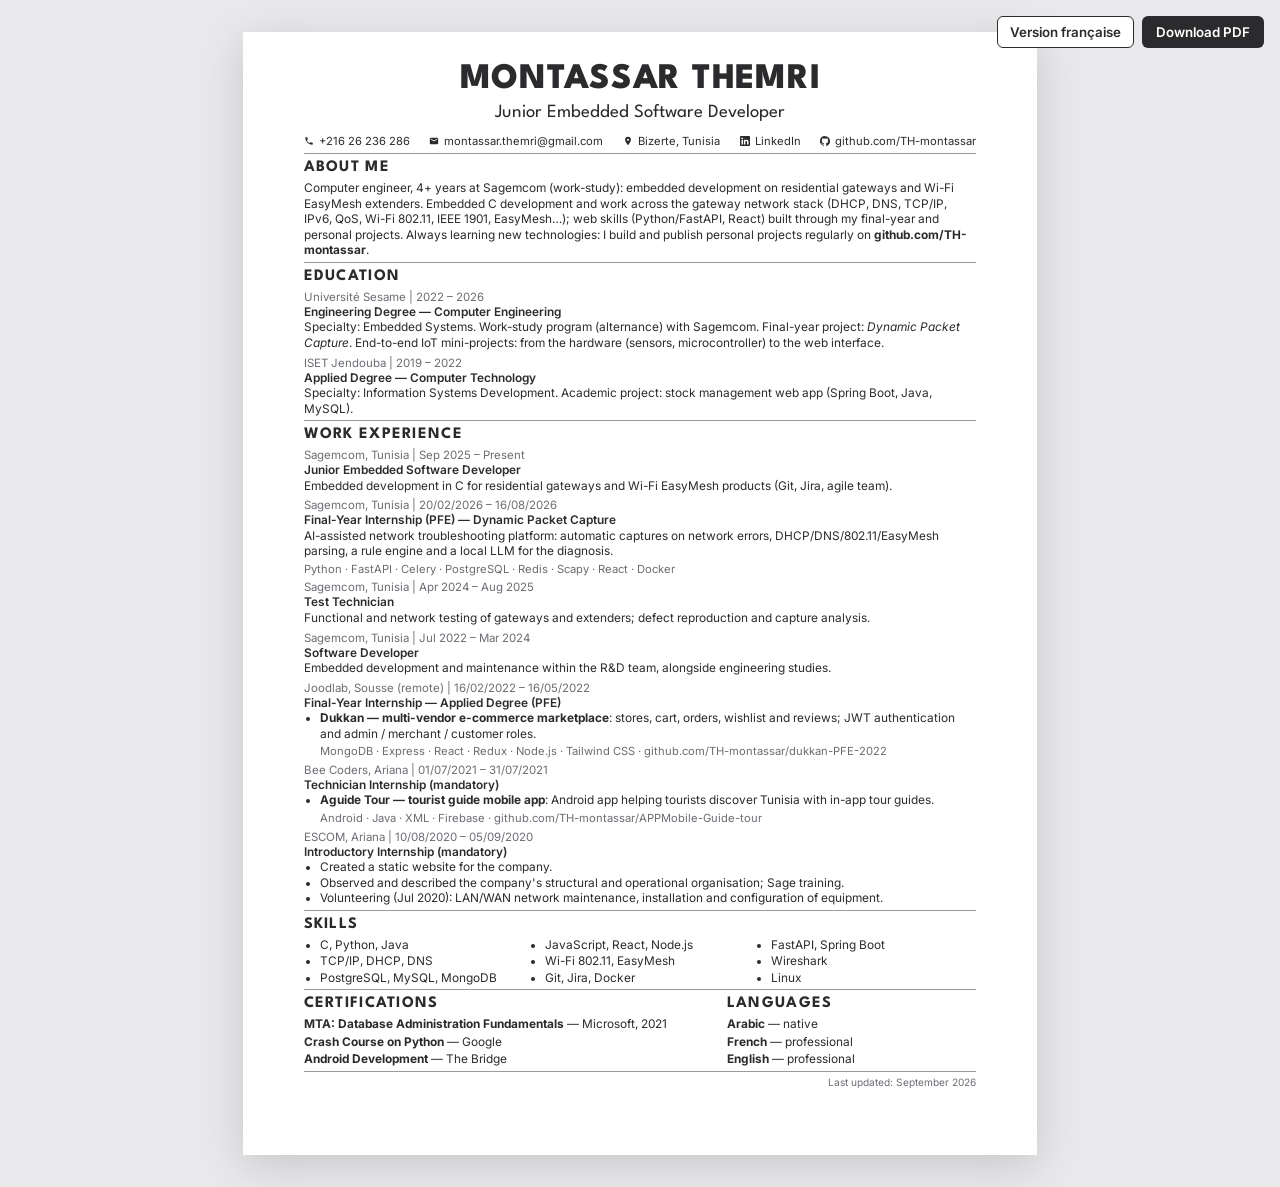
==== en.html @ 39282bdf "update" ====
<!DOCTYPE html>
<html lang="en">

<head>
	<meta charset="UTF-8" />
	<meta name="viewport" content="width=device-width, initial-scale=1.0" />
	<title>Montassar Themri — CV</title>
	<meta name="description" content="Montassar Themri — Junior Embedded Software Developer at Sagemcom, Computer Engineering." />
	<link rel="preconnect" href="https://fonts.googleapis.com" />
	<link rel="preconnect" href="https://fonts.gstatic.com" crossorigin />
	<link href="https://fonts.googleapis.com/css2?family=League+Spartan:wght@400;600;700;800&family=Inter:wght@400;500;600&display=swap" rel="stylesheet" />
	<link rel="stylesheet" href="style.css" />
</head>

<body>
	<nav class="toolbar">
		<a class="lang-link" href="index.html">Version française</a>
		<button class="print-btn" onclick="window.print()">Download PDF</button>
	</nav>

	<main class="page">

		<header class="head">
			<h1>MONTASSAR THEMRI</h1>
			<p class="role">Junior Embedded Software Developer</p>
			<ul class="contact">
				<li>
					<svg viewBox="0 0 24 24"><path d="M6.6 10.8a15.1 15.1 0 0 0 6.6 6.6l2.2-2.2a1 1 0 0 1 1-.25 11.4 11.4 0 0 0 3.6.57 1 1 0 0 1 1 1V20a1 1 0 0 1-1 1A17 17 0 0 1 3 4a1 1 0 0 1 1-1h3.5a1 1 0 0 1 1 1c0 1.25.2 2.45.57 3.57a1 1 0 0 1-.25 1z"/></svg>
					<a href="tel:+21626236286">+216 26 236 286</a>
				</li>
				<li>
					<svg viewBox="0 0 24 24"><path d="M20 4H4a2 2 0 0 0-2 2v12a2 2 0 0 0 2 2h16a2 2 0 0 0 2-2V6a2 2 0 0 0-2-2zm0 4-8 5-8-5V6l8 5 8-5z"/></svg>
					<a href="mailto:montassar.themri@gmail.com">montassar.themri@gmail.com</a>
				</li>
				<li>
					<svg viewBox="0 0 24 24"><path d="M12 2a7 7 0 0 0-7 7c0 5.25 7 13 7 13s7-7.75 7-13a7 7 0 0 0-7-7zm0 9.5A2.5 2.5 0 1 1 12 6.5a2.5 2.5 0 0 1 0 5z"/></svg>
					Bizerte, Tunisia
				</li>
				<li>
					<svg viewBox="0 0 24 24"><path d="M20.45 20.45h-3.56v-5.57c0-1.33-.02-3.04-1.85-3.04-1.85 0-2.14 1.45-2.14 2.94v5.67H9.35V9h3.41v1.56h.05c.48-.9 1.64-1.85 3.37-1.85 3.6 0 4.27 2.37 4.27 5.46v6.28zM5.34 7.43a2.06 2.06 0 1 1 0-4.13 2.06 2.06 0 0 1 0 4.13zM7.12 20.45H3.56V9h3.56v11.45zM22.22 0H1.77C.79 0 0 .77 0 1.73v20.54C0 23.23.79 24 1.77 24h20.45c.98 0 1.78-.77 1.78-1.73V1.73C24 .77 23.2 0 22.22 0z"/></svg>
					<a href="https://www.linkedin.com/in/themri-montassar-160042149/">LinkedIn</a>
				</li>
				<li>
					<svg viewBox="0 0 24 24"><path d="M12 .3a12 12 0 0 0-3.8 23.4c.6.1.8-.26.8-.58v-2.05c-3.34.73-4.04-1.6-4.04-1.6-.55-1.39-1.34-1.76-1.34-1.76-1.09-.74.08-.73.08-.73 1.2.09 1.84 1.24 1.84 1.24 1.07 1.83 2.8 1.3 3.49 1 .1-.78.42-1.3.76-1.6-2.67-.3-5.47-1.33-5.47-5.93 0-1.31.47-2.38 1.24-3.22-.14-.3-.54-1.52.1-3.18 0 0 1-.32 3.3 1.23a11.5 11.5 0 0 1 6 0c2.28-1.55 3.29-1.23 3.29-1.23.64 1.66.24 2.88.12 3.18a4.65 4.65 0 0 1 1.23 3.22c0 4.61-2.8 5.63-5.48 5.92.42.36.81 1.1.81 2.22v3.29c0 .32.19.69.8.58A12 12 0 0 0 12 .3"/></svg>
					<a href="https://github.com/TH-montassar">github.com/TH-montassar</a>
				</li>
			</ul>
		</header>

		<section>
			<h2>About Me</h2>
			<p>
				Computer engineer, 4+ years at Sagemcom (work-study): embedded development on residential gateways and
				Wi-Fi EasyMesh extenders. Embedded C development and work across the gateway network stack (DHCP, DNS,
				TCP/IP, IPv6, QoS, Wi-Fi 802.11, IEEE 1901, EasyMesh…); web skills (Python/FastAPI, React) built through
				my final-year and personal projects. Always
				learning new technologies: I build and publish personal projects regularly on
				<a href="https://github.com/TH-montassar"><strong>github.com/TH-montassar</strong></a>.
			</p>
		</section>

		<section>
			<h2>Education</h2>

			<div class="entry">
				<p class="meta">Université Sesame | 2022 – 2026</p>
				<h3>Engineering Degree — Computer Engineering</h3>
				<p>Specialty: Embedded Systems. Work-study program (alternance) with Sagemcom. Final-year project:
					<em>Dynamic Packet Capture</em>. End-to-end IoT mini-projects: from the hardware (sensors,
					microcontroller) to the web interface.</p>
			</div>

			<div class="entry">
				<p class="meta">ISET Jendouba | 2019 – 2022</p>
				<h3>Applied Degree — Computer Technology</h3>
				<p>Specialty: Information Systems Development. Academic project: stock management web app
					(Spring Boot, Java, MySQL).</p>
			</div>
		</section>

		<section>
			<h2>Work Experience</h2>

			<div class="entry">
				<p class="meta">Sagemcom, Tunisia | Sep 2025 – Present</p>
				<h3>Junior Embedded Software Developer</h3>
				<p>Embedded development in C for residential gateways and Wi-Fi EasyMesh products
					(Git, Jira, agile team).</p>
			</div>

			<div class="entry">
				<p class="meta">Sagemcom, Tunisia | 20/02/2026 – 16/08/2026</p>
				<h3>Final-Year Internship (PFE) — Dynamic Packet Capture</h3>
				<p>AI-assisted network troubleshooting platform: automatic captures on network errors,
					DHCP/DNS/802.11/EasyMesh parsing, a rule engine and a local LLM for the diagnosis.
					<span class="tags">Python · FastAPI · Celery · PostgreSQL · Redis · Scapy · React · Docker</span></p>
			</div>

			<div class="entry">
				<p class="meta">Sagemcom, Tunisia | Apr 2024 – Aug 2025</p>
				<h3>Test Technician</h3>
				<p>Functional and network testing of gateways and extenders; defect reproduction and capture analysis.</p>
			</div>

			<div class="entry">
				<p class="meta">Sagemcom, Tunisia | Jul 2022 – Mar 2024</p>
				<h3>Software Developer</h3>
				<p>Embedded development and maintenance within the R&amp;D team, alongside engineering studies.</p>
			</div>

			<div class="entry">
				<p class="meta">Joodlab, Sousse (remote) | 16/02/2022 – 16/05/2022</p>
				<h3>Final-Year Internship — Applied Degree (PFE)</h3>
				<ul class="tasks">
					<li><strong>Dukkan — multi-vendor e-commerce marketplace</strong>: stores, cart, orders, wishlist and
						reviews; JWT authentication and admin / merchant / customer roles.
						<span class="tags">MongoDB · Express · React · Redux · Node.js · Tailwind CSS ·
							<a href="https://github.com/TH-montassar/dukkan-PFE-2022">github.com/TH-montassar/dukkan-PFE-2022</a></span></li>
				</ul>
			</div>

			<div class="entry">
				<p class="meta">Bee Coders, Ariana | 01/07/2021 – 31/07/2021</p>
				<h3>Technician Internship (mandatory)</h3>
				<ul class="tasks">
					<li><strong>Aguide Tour — tourist guide mobile app</strong>: Android app helping tourists discover
						Tunisia with in-app tour guides.
						<span class="tags">Android · Java · XML · Firebase ·
							<a href="https://github.com/TH-montassar/APPMobile-Guide-tour">github.com/TH-montassar/APPMobile-Guide-tour</a></span></li>
				</ul>
			</div>

			<div class="entry">
				<p class="meta">ESCOM, Ariana | 10/08/2020 – 05/09/2020</p>
				<h3>Introductory Internship (mandatory)</h3>
				<ul class="tasks">
					<li>Created a static website for the company.</li>
					<li>Observed and described the company's structural and operational organisation; Sage training.</li>
					<li>Volunteering (Jul 2020): LAN/WAN network maintenance, installation and configuration of equipment.</li>
				</ul>
			</div>
		</section>

		<section>
			<h2>Skills</h2>
			<ul class="skills">
				<li>C, Python, Java</li>
				<li>JavaScript, React, Node.js</li>
				<li>FastAPI, Spring Boot</li>
				<li>TCP/IP, DHCP, DNS</li>
				<li>Wi-Fi 802.11, EasyMesh</li>
				<li>Wireshark</li>
				<li>PostgreSQL, MySQL, MongoDB</li>
				<li>Git, Jira, Docker</li>
				<li>Linux</li>
			</ul>
		</section>

		<div class="split">
			<section>
				<h2>Certifications</h2>
				<ul class="plain">
					<li><strong>MTA: Database Administration Fundamentals</strong> — Microsoft, 2021</li>
					<li><strong>Crash Course on Python</strong> — Google</li>
					<li><strong>Android Development</strong> — The Bridge</li>
				</ul>
			</section>
			<section>
				<h2>Languages</h2>
				<ul class="plain">
					<li><strong>Arabic</strong> — native</li>
					<li><strong>French</strong> — professional</li>
					<li><strong>English</strong> — professional</li>
				</ul>
			</section>
		</div>

		<p class="updated">Last updated: September 2026</p>
	</main>
</body>

</html>
---- style.css ----
*,
*::before,
*::after {
  box-sizing: border-box;
}

:root {
  --ink: #2b2b2e;
  --muted: #6b6d73;
  --rule: #9a9ba0;
  --paper: #ffffff;
  --desk: #e9e9ec;
}

html {
  font-family: "Inter", "Segoe UI", Arial, sans-serif;
  font-size: 8.9pt;
  line-height: 1.31;
  color: var(--ink);
}

body {
  margin: 0;
  padding-block: 32px;
  padding-inline: 16px;
  background: var(--desk);
}

a {
  color: inherit;
  text-decoration: none;
}

a:hover {
  text-decoration: underline;
}

/* A4 sheet */
.page {
  width: 210mm;
  min-height: 297mm;
  max-width: 100%;
  margin: 0 auto;
  padding: 8mm 16mm 5mm;
  background: var(--paper);
  box-shadow: 0 10px 40px rgb(0 0 0 / 0.15);
}

/* Header */
.head {
  text-align: center;
}

.head h1 {
  font-family: "League Spartan", "Arial Black", sans-serif;
  font-weight: 800;
  font-size: 27pt;
  letter-spacing: 0.02em;
  line-height: 1;
  margin: 0;
}

.head .role {
  font-family: "League Spartan", Arial, sans-serif;
  font-size: 14pt;
  margin: 3px 0 8px;
}

.contact {
  list-style: none;
  margin: 0;
  padding: 0 0 5px;
  display: flex;
  flex-wrap: wrap;
  justify-content: space-between;
  gap: 4px 14px;
  font-size: 8.4pt;
  border-bottom: 1px solid var(--rule);
}

.contact li {
  display: flex;
  align-items: center;
  gap: 5px;
}

.contact svg {
  width: 10px;
  height: 10px;
  fill: var(--ink);
  flex-shrink: 0;
}

/* Sections */
section {
  padding: 4px 0 3px;
  border-bottom: 1px solid var(--rule);
}

h2 {
  font-family: "League Spartan", Arial, sans-serif;
  font-weight: 700;
  font-size: 12pt;
  letter-spacing: 0.08em;
  text-transform: uppercase;
  margin: 0 0 2px;
}

h3 {
  font-size: 8.9pt;
  font-weight: 600;
  margin: 0;
}

p {
  margin: 0;
}

.entry + .entry {
  margin-top: 4px;
}

.meta {
  color: var(--muted);
  font-size: 8.6pt;
}

.tags {
  display: block;
  margin-top: 2px;
  color: var(--muted);
  font-size: 8.4pt;
}

/* Skills: 3 columns of bullets, like the template */
.skills {
  display: grid;
  grid-template-columns: repeat(3, 1fr);
  gap: 1px 20px;
  margin: 0;
  padding-left: 16px;
}

.tasks {
  margin: 0;
  padding-left: 16px;
}

.plain {
  list-style: none;
  margin: 0;
  padding: 0;
}

.plain li + li {
  margin-top: 2px;
}

/* Certifications + Languages side by side */
.split {
  display: grid;
  grid-template-columns: 1.6fr 1fr;
  gap: 24px;
  border-bottom: 1px solid var(--rule);
}

.split section {
  border-bottom: 0;
}

.updated {
  margin-top: 4px;
  text-align: right;
  color: var(--muted);
  font-size: 7.6pt;
}

.toolbar {
  position: fixed;
  top: 16px;
  right: 16px;
  display: flex;
  align-items: center;
  gap: 8px;
}

.lang-link {
  padding: 7px 12px;
  border: 1px solid var(--ink);
  border-radius: 6px;
  background: var(--paper);
  font: 600 10pt "Inter", sans-serif;
}

.print-btn {
  padding: 8px 14px;
  border: 0;
  border-radius: 6px;
  background: var(--ink);
  color: #fff;
  font: 600 10pt "Inter", sans-serif;
  cursor: pointer;
}

/* Phones */
@media screen and (max-width: 820px) {
  body {
    padding-block: 64px 16px;
  }

  .page {
    min-height: 0;
    padding: 24px 18px;
  }

  .head h1 {
    font-size: 22pt;
  }

  .contact {
    justify-content: center;
  }

  .skills {
    grid-template-columns: repeat(2, 1fr);
  }

  .split {
    grid-template-columns: 1fr;
    gap: 0;
  }

  .split section + section {
    border-top: 1px solid var(--rule);
  }
}

/* Print / Save as PDF */
@page {
  size: A4;
  margin: 0;
}

@media print {
  body {
    padding: 0;
    background: none;
  }

  .page {
    box-shadow: none;
    margin: 0;
  }

  .toolbar,
  .updated {
    display: none;
  }

  a:hover {
    text-decoration: none;
  }
}
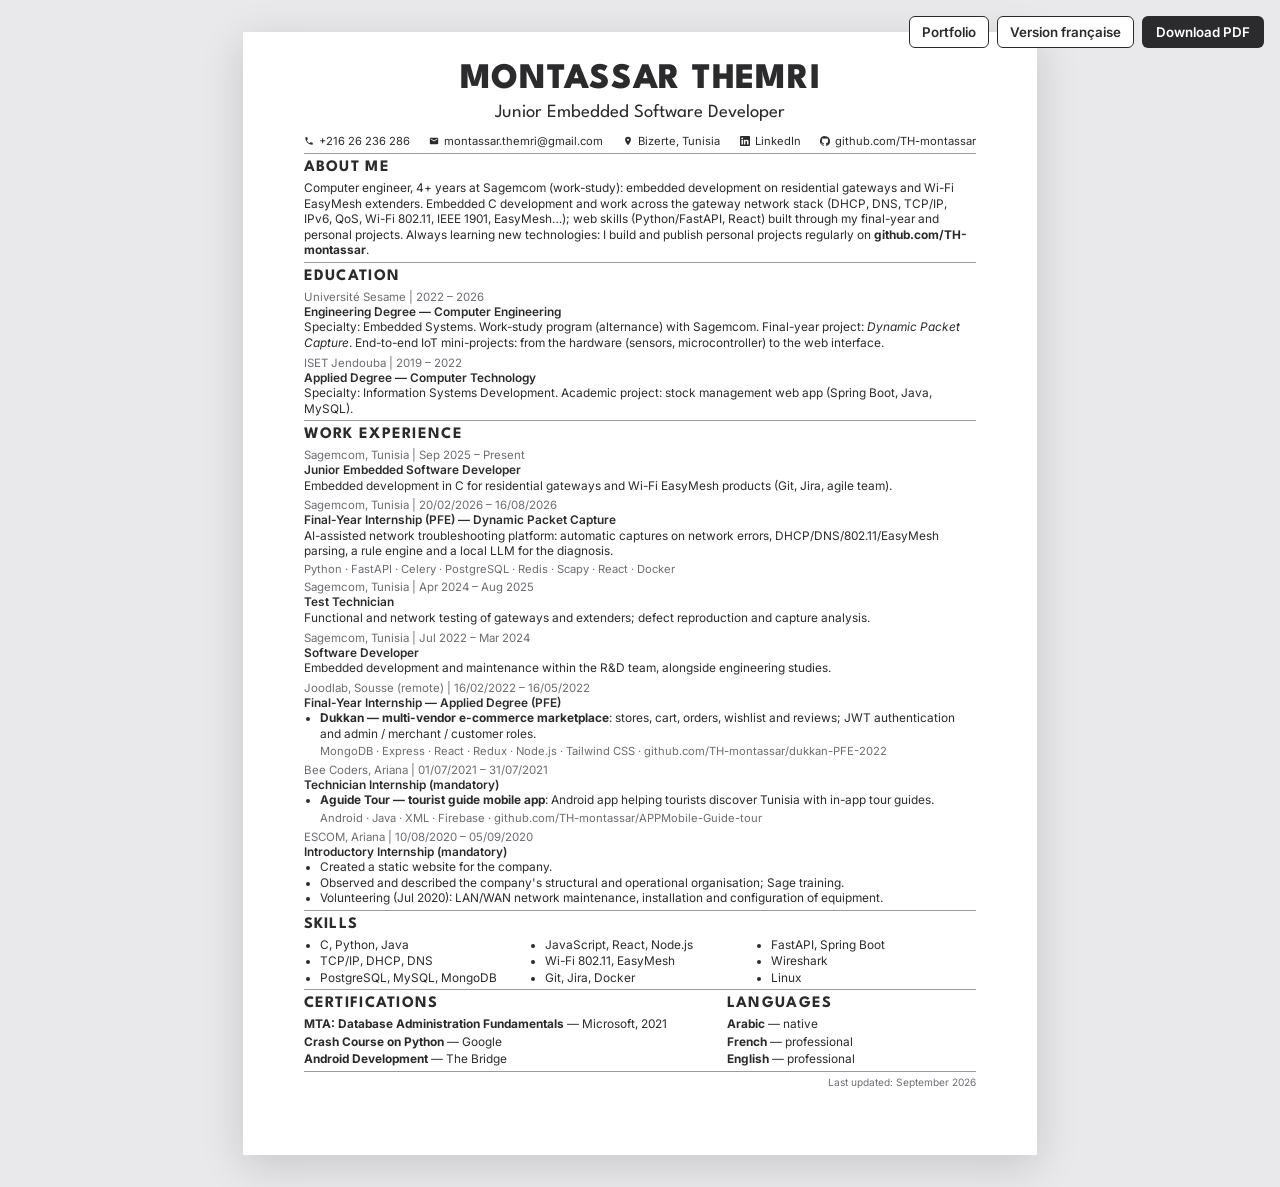
==== commit 3493cca1: "update 2" ====
--- a/en.html
+++ b/en.html
@@ -14,6 +14,7 @@
 
 <body>
 	<nav class="toolbar">
+		<a class="lang-link" href="portfolio.html">Portfolio</a>
 		<a class="lang-link" href="index.html">Version française</a>
 		<button class="print-btn" onclick="window.print()">Download PDF</button>
 	</nav>
--- a/style.css
+++ b/style.css
@@ -181,7 +181,10 @@
   right: 16px;
   display: flex;
   align-items: center;
+  justify-content: flex-end;
+  flex-wrap: wrap;
   gap: 8px;
+  max-width: calc(100% - 32px);
 }
 
 .lang-link {
